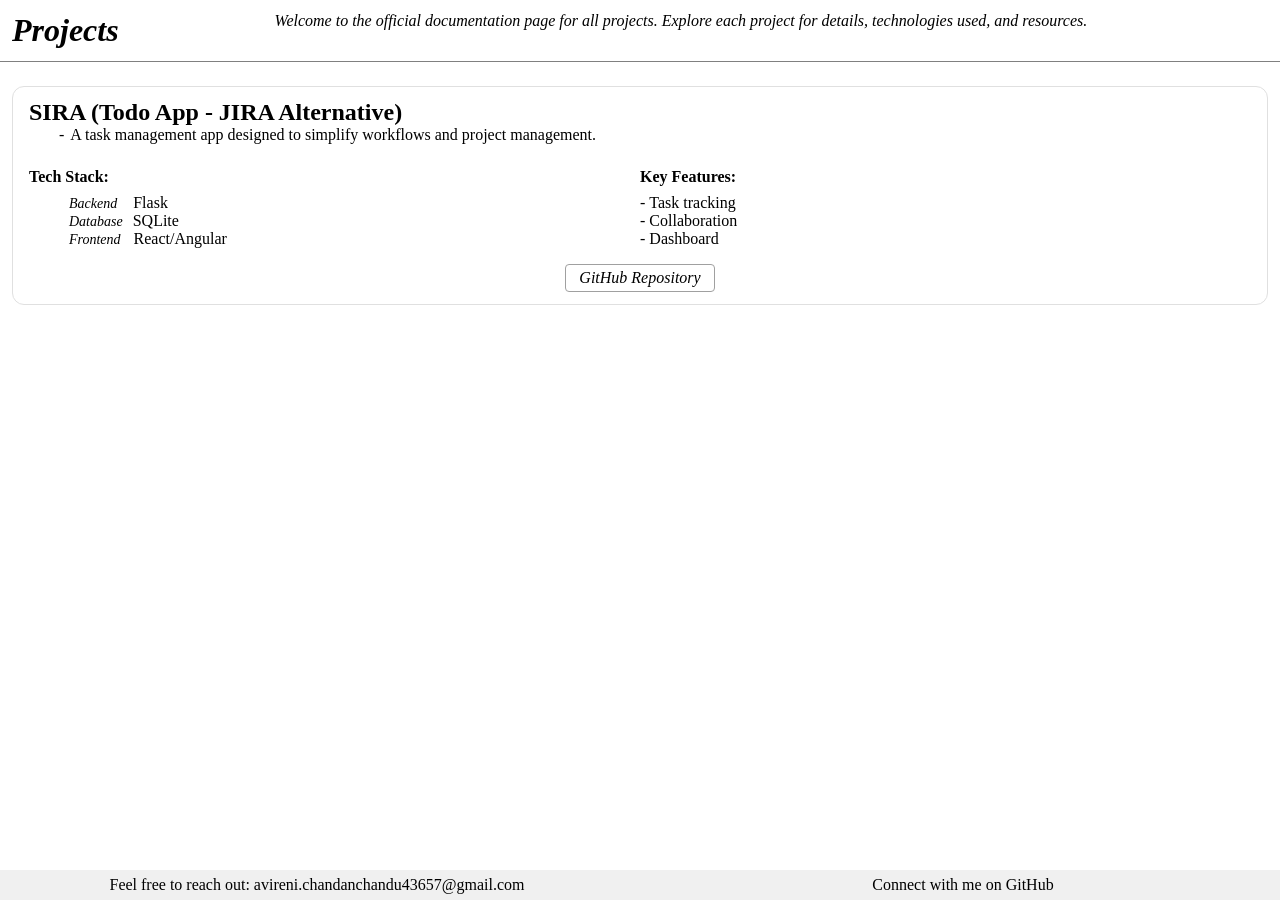
==== index.html @ 84737559 "Project listing page added with proper styling as scss." ====
<!DOCTYPE html>
<html lang="en">

<head>
    <meta charset="UTF-8">
    <meta name="viewport" content="width=device-width, initial-scale=1.0">
    <title>pages</title>
    <link rel="stylesheet" href="styles.css">
    <link rel="shortcut icon" href="logo.svg" type="image/svg">
</head>

<body>
    <header>
        <h1>Projects</h1>
        <p>Welcome to the official documentation page for all projects. Explore each project for details, technologies
            used, and resources.</p>
    </header>

    <main>

        <section class="Project">
            <h2>SIRA (Todo App - JIRA Alternative)</h2>
            <p class="Description">A task management app designed to simplify workflows and project management.</p>
            <ul class="DetailsList">
                <li class="DetailItem">
                    <div class="Title">Tech Stack</div>
                    <ul class="TechStackList">
                        <li class="BackendList TechStackListItem">
                            <div class="ListItem">Flask</div>
                        </li>
                        <li class="Database TechStackListItem">
                            <div class="ListItem">SQLite</div>
                        </li>
                        <li class="Frontend TechStackListItem">
                            <div class="ListItem">React/Angular</div>
                        </li>
                    </ul>
                </li>
                <li class="DetailItem">
                    <div class="Title">Key Features</div>
                    <ul class="KeyFeatureList">
                        <li class="ListItem">Task tracking</li>
                        <li class="ListItem">Collaboration</li>
                        <li class="ListItem">Dashboard</li>
                    </ul>
                </li>
            </ul>
            <div class="ActionBtns">
                <a href="https://github.com/AVIRENI-CHANDAN/sira" class="Btn" target="_blank">GitHub Repository</a>
                <!-- <a href="#" class="Btn">Live Demo</a> -->
            </div>
        </section>

        <!-- Add more projects here -->

        <!-- Repeat the structure for additional projects -->

    </main>

    <footer>
        <p>Feel free to reach out:
            <a href="mailto:avireni.chandanchandu43657@gmail.com">avireni.chandanchandu43657@gmail.com</a>
        </p>
        <p>Connect with me on
            <a href="https://github.com/AVIRENI-CHANDAN" target="_blank">GitHub</a>
        </p>
    </footer>
</body>

</html>
---- styles.css ----
* {
  box-sizing: border-box;
}

html,
body {
  border: 0;
  padding: 0;
  margin: 0;
}

html {
  height: 100vh;
}

body {
  display: flex;
  flex-flow: column nowrap;
  height: 100%;
}
body header {
  flex: 0 1 auto;
  display: flex;
  flex-flow: row wrap;
  gap: 12px 0;
  padding: 12px;
  border-bottom: 1px solid grey;
}
body header h1 {
  flex: 1 1 200px;
  padding: 0 12px;
  margin: 0;
  padding: 0;
  font-style: italic;
}
body header p {
  flex: 10 10 500px;
  margin: 0;
  padding: 0 12px;
  font-style: italic;
  font-size: 1rem;
}
body main {
  flex: 1 1 auto;
  display: flex;
  flex-flow: column nowrap;
  gap: 12px;
  padding: 24px 12px;
  overflow: auto;
  scrollbar-width: 4px;
  scrollbar-color: gray;
}
body main::-webkit-scrollbar {
  width: 4px;
  height: auto;
}
body main::-webkit-scrollbar-thumb {
  background-color: gray;
  border-radius: 1rem;
}
body main::-webkit-scrollbar-track {
  background-color: transparent;
}
body main section.Project {
  margin: 0;
  border-radius: 12px;
  padding: 12px 16px;
  border: 1px solid #e0e0e0;
}
body main section.Project h2 {
  padding: 0;
  margin: 0;
}
body main section.Project p.Description {
  padding: 0 24px;
  margin: 0;
}
body main section.Project p.Description::before {
  content: "-";
  padding: 0 6px;
}
body main section.Project ul.DetailsList {
  list-style: none;
  padding: 0;
  display: flex;
  flex-flow: row wrap;
}
body main section.Project ul.DetailsList li.DetailItem {
  flex: 1 1 200px;
}
body main section.Project ul.DetailsList li.DetailItem div.Title {
  font-weight: bold;
  padding: 8px 0;
}
body main section.Project ul.DetailsList li.DetailItem div.Title::after {
  content: ":";
}
body main section.Project ul.DetailsList li.DetailItem ul.TechStackList {
  list-style: none;
}
body main section.Project ul.DetailsList li.DetailItem ul.TechStackList li.TechStackListItem div {
  display: inline-block;
}
body main section.Project ul.DetailsList li.DetailItem ul.TechStackList li.TechStackListItem div:not(:last-child)::after {
  content: ",";
}
body main section.Project ul.DetailsList li.DetailItem ul.TechStackList li.TechStackListItem::before {
  font-style: italic;
  font-size: 14px;
}
body main section.Project ul.DetailsList li.DetailItem ul.TechStackList li.BackendList::before {
  content: "Backend";
  padding-right: 12px;
}
body main section.Project ul.DetailsList li.DetailItem ul.TechStackList li.Database::before {
  content: "Database";
  padding-right: 6px;
}
body main section.Project ul.DetailsList li.DetailItem ul.TechStackList li.Frontend::before {
  content: "Frontend";
  padding-right: 9px;
}
body main section.Project ul.DetailsList li.DetailItem ul.KeyFeatureList {
  padding: 0;
  list-style: none;
}
body main section.Project ul.DetailsList li.DetailItem ul.KeyFeatureList li.ListItem::before {
  content: "-";
  padding-right: 4px;
}
body main section.Project div.ActionBtns {
  display: flex;
  flex-flow: row nowrap;
  justify-content: space-evenly;
}
body main section.Project div.ActionBtns a.Btn {
  flex: 0 1 auto;
  border: 1px solid #a0a0a0;
  padding: 4px 12px;
  text-decoration: none;
  color: initial;
  border-radius: 4px;
  transition: box-shadow 0.5s ease-in-out;
  font-style: italic;
  text-align: center;
  -moz-user-select: none;
       user-select: none;
  -webkit-user-select: none;
  min-width: min(150px, 100%);
}
body main section.Project div.ActionBtns a.Btn:hover {
  box-shadow: 0 2px 4px gray;
}
body footer {
  -webkit-user-select: none;
     -moz-user-select: none;
          user-select: none;
  flex: 0 1 auto;
  display: flex;
  flex-flow: row wrap-reverse;
  gap: 12px 12px;
  justify-content: space-evenly;
  background-color: #f0f0f0;
}
body footer p {
  flex: 1 1 500px;
  padding: 6px 0;
  margin: 0;
  text-align: center;
}
body footer p a {
  padding: 6px 0;
  height: 100%;
  color: inherit;
  text-decoration: none;
}
body footer p a:hover {
  cursor: pointer;
}/*# sourceMappingURL=styles.css.map */
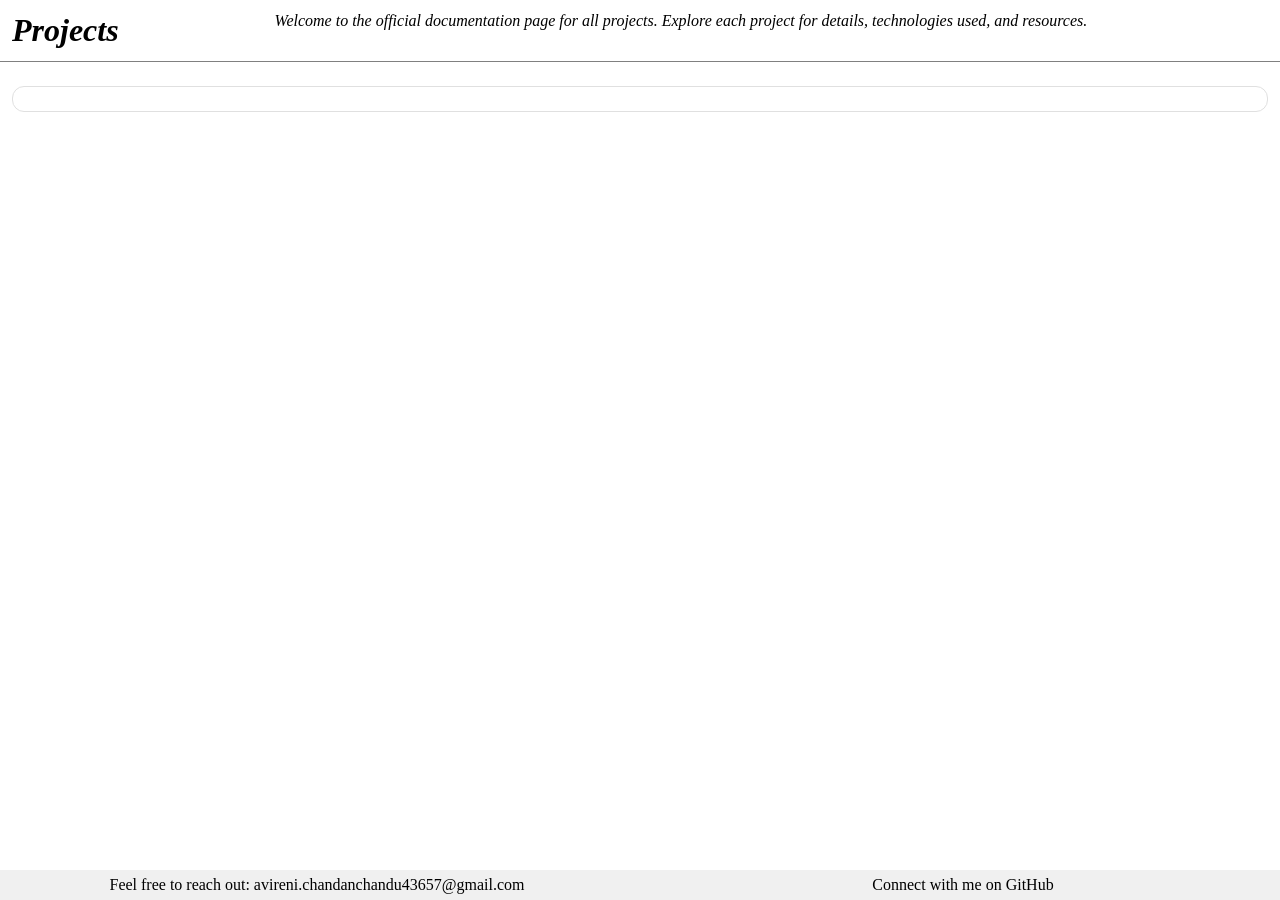
==== commit 93d7defe: "abondoned project reference removal" ====
--- a/index.html
+++ b/index.html
@@ -19,36 +19,7 @@
     <main>
 
         <section class="Project">
-            <h2>SIRA (Todo App - JIRA Alternative)</h2>
-            <p class="Description">A task management app designed to simplify workflows and project management.</p>
-            <ul class="DetailsList">
-                <li class="DetailItem">
-                    <div class="Title">Tech Stack</div>
-                    <ul class="TechStackList">
-                        <li class="BackendList TechStackListItem">
-                            <div class="ListItem">Flask</div>
-                        </li>
-                        <li class="Database TechStackListItem">
-                            <div class="ListItem">SQLite</div>
-                        </li>
-                        <li class="Frontend TechStackListItem">
-                            <div class="ListItem">React/Angular</div>
-                        </li>
-                    </ul>
-                </li>
-                <li class="DetailItem">
-                    <div class="Title">Key Features</div>
-                    <ul class="KeyFeatureList">
-                        <li class="ListItem">Task tracking</li>
-                        <li class="ListItem">Collaboration</li>
-                        <li class="ListItem">Dashboard</li>
-                    </ul>
-                </li>
-            </ul>
-            <div class="ActionBtns">
-                <a href="https://github.com/AVIRENI-CHANDAN/sira" class="Btn" target="_blank">GitHub Repository</a>
-                <!-- <a href="#" class="Btn">Live Demo</a> -->
-            </div>
+
         </section>
 
         <!-- Add more projects here -->
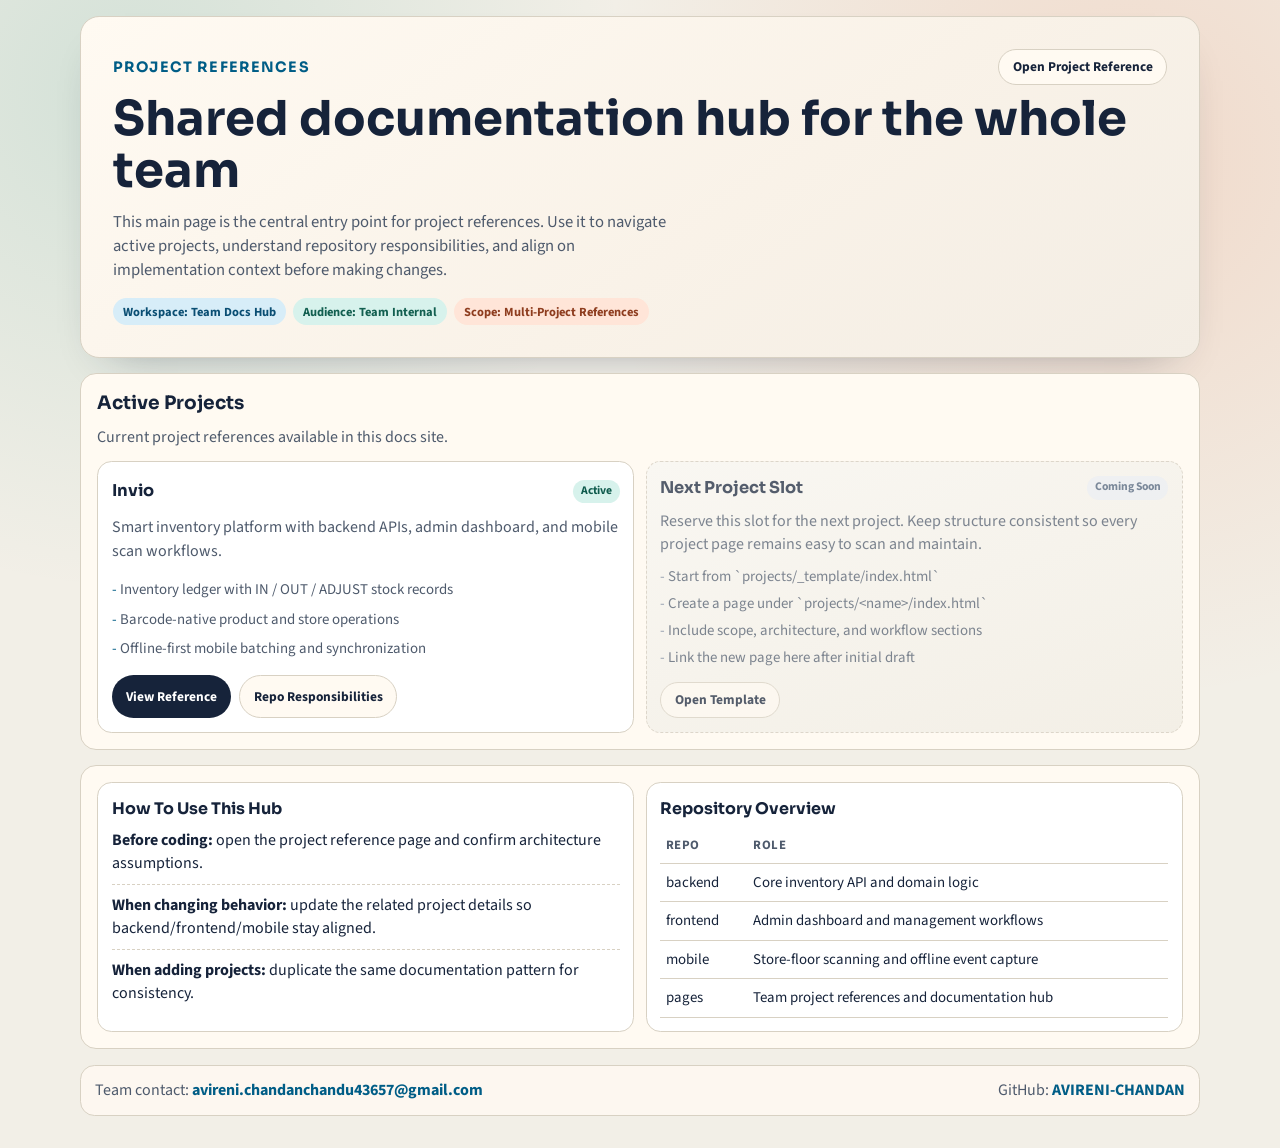
==== commit 27a86022: "Revamp index.html and add styles.css for project reference hub" ====
--- a/index.html
+++ b/index.html
@@ -2,40 +2,169 @@
 <html lang="en">
 
 <head>
-    <meta charset="UTF-8">
-    <meta name="viewport" content="width=device-width, initial-scale=1.0">
-    <title>pages</title>
-    <link rel="stylesheet" href="styles.css">
-    <link rel="shortcut icon" href="logo.svg" type="image/svg">
+  <meta charset="UTF-8" />
+  <meta name="viewport" content="width=device-width, initial-scale=1.0" />
+  <title>Project References | Team Hub</title>
+  <meta name="description"
+    content="Shared project references hub for your team. Browse project details, repository responsibilities, and documentation notes." />
+  <link rel="shortcut icon" href="logo.svg" type="image/svg+xml" />
+  <link rel="stylesheet" href="styles.css" />
 </head>
 
 <body>
-    <header>
-        <h1>Projects</h1>
-        <p>Welcome to the official documentation page for all projects. Explore each project for details, technologies
-            used, and resources.</p>
+  <div class="shell">
+    <header class="hero" data-reveal>
+      <div class="topline">
+        <span class="title">Project References</span>
+          <a class="btn btn-sub" href="/projects/invio/index.html">Open Project Reference</a>
+      </div>
+      <h1>Shared documentation hub for the whole team</h1>
+      <p>
+        This main page is the central entry point for project references. Use it to
+        navigate active projects, understand repository responsibilities, and align on
+        implementation context before making changes.
+      </p>
+        <div class="chips">
+          <span class="chip chip-blue">Workspace: Team Docs Hub</span>
+          <span class="chip chip-green">Audience: Team Internal</span>
+          <span class="chip chip-orange">Scope: Multi-Project References</span>
+        </div>
     </header>
 
     <main>
+      <section class="section" data-reveal>
+        <h2>Active Projects</h2>
+        <p>Current project references available in this docs site.</p>
+        <div class="projects">
+          <article class="card">
+            <div class="card-head">
+              <h3>Invio</h3>
+              <span class="badge badge-active">Active</span>
+            </div>
+            <p>
+              Smart inventory platform with backend APIs, admin dashboard, and mobile
+              scan workflows.
+            </p>
+            <ul class="detail-list">
+              <li>Inventory ledger with IN / OUT / ADJUST stock records</li>
+              <li>Barcode-native product and store operations</li>
+              <li>Offline-first mobile batching and synchronization</li>
+            </ul>
+            <div class="actions">
+              <a class="btn btn-main" href="/projects/invio/index.html">View Reference</a>
+              <a class="btn btn-sub" href="/projects/invio/index.html#repo-map">
+                Repo Responsibilities
+              </a>
+            </div>
+          </article>
 
-        <section class="Project">
+          <article class="card card-upcoming">
+            <div class="card-head">
+              <h3>Next Project Slot</h3>
+              <span class="badge badge-soon">Coming Soon</span>
+            </div>
+            <p>
+              Reserve this slot for the next project. Keep structure consistent so every
+              project page remains easy to scan and maintain.
+            </p>
+            <ul class="detail-list">
+              <li>Start from `projects/_template/index.html`</li>
+              <li>Create a page under `projects/&lt;name&gt;/index.html`</li>
+              <li>Include scope, architecture, and workflow sections</li>
+              <li>Link the new page here after initial draft</li>
+            </ul>
+            <div class="actions">
+              <a class="btn btn-sub" href="/projects/_template/index.html">Open Template</a>
+            </div>
+          </article>
+        </div>
+      </section>
 
-        </section>
+      <section class="section split" data-reveal>
+        <article class="panel">
+          <h3>How To Use This Hub</h3>
+          <ul>
+            <li>
+              <span>Before coding:</span>
+              open the project reference page and confirm architecture assumptions.
+            </li>
+            <li>
+              <span>When changing behavior:</span>
+              update the related project details so backend/frontend/mobile stay aligned.
+            </li>
+            <li>
+              <span>When adding projects:</span>
+              duplicate the same documentation pattern for consistency.
+            </li>
+          </ul>
+        </article>
 
-        <!-- Add more projects here -->
-
-        <!-- Repeat the structure for additional projects -->
-
+        <article class="panel">
+          <h3>Repository Overview</h3>
+          <table class="repo-table">
+            <thead>
+              <tr>
+                <th>Repo</th>
+                <th>Role</th>
+              </tr>
+            </thead>
+            <tbody>
+              <tr>
+                <td>backend</td>
+                <td>Core inventory API and domain logic</td>
+              </tr>
+              <tr>
+                <td>frontend</td>
+                <td>Admin dashboard and management workflows</td>
+              </tr>
+              <tr>
+                <td>mobile</td>
+                <td>Store-floor scanning and offline event capture</td>
+              </tr>
+              <tr>
+                <td>pages</td>
+                <td>Team project references and documentation hub</td>
+              </tr>
+            </tbody>
+          </table>
+        </article>
+      </section>
     </main>
 
-    <footer>
-        <p>Feel free to reach out:
-            <a href="mailto:avireni.chandanchandu43657@gmail.com">avireni.chandanchandu43657@gmail.com</a>
-        </p>
-        <p>Connect with me on
-            <a href="https://github.com/AVIRENI-CHANDAN" target="_blank">GitHub</a>
-        </p>
+    <footer class="footer" data-reveal>
+      <span>
+        Team contact:
+        <a href="mailto:avireni.chandanchandu43657@gmail.com">
+          avireni.chandanchandu43657@gmail.com
+        </a>
+      </span>
+      <span>
+        GitHub:
+        <a href="https://github.com/AVIRENI-CHANDAN" target="_blank" rel="noreferrer">
+          AVIRENI-CHANDAN
+        </a>
+      </span>
     </footer>
+  </div>
+
+  <script>
+    const observer = new IntersectionObserver(
+      (entries) => {
+        entries.forEach((entry) => {
+          if (entry.isIntersecting) {
+            entry.target.classList.add("show");
+            observer.unobserve(entry.target);
+          }
+        });
+      },
+      { threshold: 0.2 }
+    );
+
+    document.querySelectorAll("[data-reveal]").forEach((el, index) => {
+      el.style.transitionDelay = `${index * 60}ms`;
+      observer.observe(el);
+    });
+  </script>
 </body>
 
 </html>
--- a/styles.css
+++ b/styles.css
@@ -1,179 +1,340 @@
+@import url("https://fonts.googleapis.com/css2?family=Sora:wght@500;600;700&family=Source+Sans+3:wght@400;500;600;700&display=swap");
+
+:root {
+    --bg: #f2efe7;
+    --panel: #fffaf2;
+    --ink: #16233a;
+    --muted: #4e5a6c;
+    --line: #d8d1c3;
+    --blue: #005d86;
+    --blue-soft: #d7edf8;
+    --teal: #178c78;
+    --teal-soft: #d7f2ec;
+    --orange: #e9713f;
+    --orange-soft: #ffe5d8;
+    --shadow: 0 20px 44px -30px rgba(22, 35, 58, 0.45);
+}
+
 * {
-  box-sizing: border-box;
+    box-sizing: border-box;
 }
 
 html,
 body {
-  border: 0;
-  padding: 0;
-  margin: 0;
-}
-
-html {
-  height: 100vh;
+    margin: 0;
+    padding: 0;
 }
 
 body {
-  display: flex;
-  flex-flow: column nowrap;
-  height: 100%;
-}
-body header {
-  flex: 0 1 auto;
-  display: flex;
-  flex-flow: row wrap;
-  gap: 12px 0;
-  padding: 12px;
-  border-bottom: 1px solid grey;
-}
-body header h1 {
-  flex: 1 1 200px;
-  padding: 0 12px;
-  margin: 0;
-  padding: 0;
-  font-style: italic;
-}
-body header p {
-  flex: 10 10 500px;
-  margin: 0;
-  padding: 0 12px;
-  font-style: italic;
-  font-size: 1rem;
-}
-body main {
-  flex: 1 1 auto;
-  display: flex;
-  flex-flow: column nowrap;
-  gap: 12px;
-  padding: 24px 12px;
-  overflow: auto;
-  scrollbar-width: 4px;
-  scrollbar-color: gray;
-}
-body main::-webkit-scrollbar {
-  width: 4px;
-  height: auto;
-}
-body main::-webkit-scrollbar-thumb {
-  background-color: gray;
-  border-radius: 1rem;
-}
-body main::-webkit-scrollbar-track {
-  background-color: transparent;
-}
-body main section.Project {
-  margin: 0;
-  border-radius: 12px;
-  padding: 12px 16px;
-  border: 1px solid #e0e0e0;
-}
-body main section.Project h2 {
-  padding: 0;
-  margin: 0;
-}
-body main section.Project p.Description {
-  padding: 0 24px;
-  margin: 0;
-}
-body main section.Project p.Description::before {
-  content: "-";
-  padding: 0 6px;
-}
-body main section.Project ul.DetailsList {
-  list-style: none;
-  padding: 0;
-  display: flex;
-  flex-flow: row wrap;
-}
-body main section.Project ul.DetailsList li.DetailItem {
-  flex: 1 1 200px;
-}
-body main section.Project ul.DetailsList li.DetailItem div.Title {
-  font-weight: bold;
-  padding: 8px 0;
-}
-body main section.Project ul.DetailsList li.DetailItem div.Title::after {
-  content: ":";
-}
-body main section.Project ul.DetailsList li.DetailItem ul.TechStackList {
-  list-style: none;
-}
-body main section.Project ul.DetailsList li.DetailItem ul.TechStackList li.TechStackListItem div {
-  display: inline-block;
-}
-body main section.Project ul.DetailsList li.DetailItem ul.TechStackList li.TechStackListItem div:not(:last-child)::after {
-  content: ",";
-}
-body main section.Project ul.DetailsList li.DetailItem ul.TechStackList li.TechStackListItem::before {
-  font-style: italic;
-  font-size: 14px;
-}
-body main section.Project ul.DetailsList li.DetailItem ul.TechStackList li.BackendList::before {
-  content: "Backend";
-  padding-right: 12px;
-}
-body main section.Project ul.DetailsList li.DetailItem ul.TechStackList li.Database::before {
-  content: "Database";
-  padding-right: 6px;
-}
-body main section.Project ul.DetailsList li.DetailItem ul.TechStackList li.Frontend::before {
-  content: "Frontend";
-  padding-right: 9px;
-}
-body main section.Project ul.DetailsList li.DetailItem ul.KeyFeatureList {
-  padding: 0;
-  list-style: none;
-}
-body main section.Project ul.DetailsList li.DetailItem ul.KeyFeatureList li.ListItem::before {
-  content: "-";
-  padding-right: 4px;
-}
-body main section.Project div.ActionBtns {
-  display: flex;
-  flex-flow: row nowrap;
-  justify-content: space-evenly;
-}
-body main section.Project div.ActionBtns a.Btn {
-  flex: 0 1 auto;
-  border: 1px solid #a0a0a0;
-  padding: 4px 12px;
-  text-decoration: none;
-  color: initial;
-  border-radius: 4px;
-  transition: box-shadow 0.5s ease-in-out;
-  font-style: italic;
-  text-align: center;
-  -moz-user-select: none;
-       user-select: none;
-  -webkit-user-select: none;
-  min-width: min(150px, 100%);
-}
-body main section.Project div.ActionBtns a.Btn:hover {
-  box-shadow: 0 2px 4px gray;
-}
-body footer {
-  -webkit-user-select: none;
-     -moz-user-select: none;
-          user-select: none;
-  flex: 0 1 auto;
-  display: flex;
-  flex-flow: row wrap-reverse;
-  gap: 12px 12px;
-  justify-content: space-evenly;
-  background-color: #f0f0f0;
-}
-body footer p {
-  flex: 1 1 500px;
-  padding: 6px 0;
-  margin: 0;
-  text-align: center;
-}
-body footer p a {
-  padding: 6px 0;
-  height: 100%;
-  color: inherit;
-  text-decoration: none;
-}
-body footer p a:hover {
-  cursor: pointer;
-}/*# sourceMappingURL=styles.css.map */+    font-family: "Source Sans 3", sans-serif;
+    color: var(--ink);
+    background:
+        radial-gradient(circle at 10% 8%, rgba(23, 140, 120, 0.14), transparent 32%),
+        radial-gradient(circle at 88% 14%, rgba(233, 113, 63, 0.17), transparent 36%),
+        var(--bg);
+    line-height: 1.45;
+}
+
+.shell {
+    width: min(1120px, 92vw);
+    margin: 1rem auto 2rem;
+}
+
+.hero {
+    border: 1px solid var(--line);
+    border-radius: 1.2rem;
+    background: linear-gradient(145deg, #fffaf2, #f9f2e8 58%, #f3ede4);
+    box-shadow: var(--shadow);
+    padding: clamp(1.1rem, 3.2vw, 2rem);
+}
+
+.topline {
+    display: flex;
+    flex-wrap: wrap;
+    justify-content: space-between;
+    align-items: center;
+    gap: 0.7rem;
+}
+
+.title {
+    font-family: "Sora", sans-serif;
+    font-size: 0.9rem;
+    font-weight: 700;
+    text-transform: uppercase;
+    letter-spacing: 0.08em;
+    color: var(--blue);
+}
+
+.hero h1 {
+    margin: 0.5rem 0 0;
+    font-family: "Sora", sans-serif;
+    font-size: clamp(1.75rem, 4vw, 3rem);
+    line-height: 1.08;
+}
+
+.hero p {
+    margin: 0.8rem 0 0;
+    max-width: 70ch;
+    color: var(--muted);
+    font-size: 1.04rem;
+}
+
+.chips {
+    margin-top: 1rem;
+    display: flex;
+    flex-wrap: wrap;
+    gap: 0.45rem;
+}
+
+.chip {
+    border-radius: 999px;
+    padding: 0.28rem 0.62rem;
+    font-size: 0.78rem;
+    font-weight: 700;
+}
+
+.chip-blue {
+    background: var(--blue-soft);
+    color: #0a4e73;
+}
+
+.chip-green {
+    background: var(--teal-soft);
+    color: #125f50;
+}
+
+.chip-orange {
+    background: var(--orange-soft);
+    color: #8e3d1f;
+}
+
+.section {
+    margin-top: 0.95rem;
+    border: 1px solid var(--line);
+    border-radius: 1rem;
+    background: var(--panel);
+    padding: 1rem;
+}
+
+.section h2 {
+    margin: 0;
+    font-family: "Sora", sans-serif;
+    font-size: 1.16rem;
+}
+
+.section p {
+    margin: 0.54rem 0 0;
+    color: var(--muted);
+}
+
+.projects {
+    margin-top: 0.78rem;
+    display: grid;
+    grid-template-columns: repeat(2, minmax(0, 1fr));
+    gap: 0.7rem;
+}
+
+.card {
+    border: 1px solid var(--line);
+    border-radius: 0.9rem;
+    background: #fff;
+    padding: 0.85rem;
+    display: grid;
+    gap: 0.62rem;
+}
+
+.card-upcoming {
+    background: linear-gradient(160deg, #f9f7f2, #f3efe6);
+    border-style: dashed;
+    border-color: #ddd6ca;
+}
+
+.card-upcoming h3,
+.card-upcoming p,
+.card-upcoming .detail-list,
+.card-upcoming .badge,
+.card-upcoming .btn {
+    opacity: 0.72;
+}
+
+.card-upcoming .detail-list li::before {
+    color: #73829a;
+}
+
+.card-head {
+    display: flex;
+    justify-content: space-between;
+    align-items: center;
+    gap: 0.5rem;
+}
+
+.card h3 {
+    margin: 0;
+    font-family: "Sora", sans-serif;
+    font-size: 1.02rem;
+}
+
+.badge {
+    font-size: 0.73rem;
+    font-weight: 700;
+    border-radius: 999px;
+    padding: 0.2rem 0.48rem;
+}
+
+.badge-active {
+    background: var(--teal-soft);
+    color: #0f5b4d;
+}
+
+.badge-soon {
+    background: #eceff4;
+    color: #4b5f7a;
+}
+
+.card p {
+    margin: 0;
+}
+
+.detail-list {
+    margin: 0;
+    padding: 0;
+    list-style: none;
+    font-size: 0.93rem;
+    color: var(--muted);
+    display: grid;
+    gap: 0.35rem;
+}
+
+.detail-list li::before {
+    content: "- ";
+    color: var(--blue);
+}
+
+.actions {
+    margin-top: 0.2rem;
+    display: flex;
+    flex-wrap: wrap;
+    gap: 0.5rem;
+}
+
+.btn {
+    display: inline-flex;
+    align-items: center;
+    justify-content: center;
+    border-radius: 999px;
+    padding: 0.46rem 0.84rem;
+    font-size: 0.84rem;
+    font-weight: 700;
+    text-decoration: none;
+    border: 1px solid transparent;
+}
+
+.btn-main {
+    background: var(--ink);
+    color: #fff;
+}
+
+.btn-sub {
+    background: #fffaf2;
+    color: var(--ink);
+    border-color: var(--line);
+}
+
+.split {
+    display: grid;
+    grid-template-columns: 1fr 1fr;
+    gap: 0.7rem;
+}
+
+.panel {
+    border: 1px solid var(--line);
+    border-radius: 0.9rem;
+    background: #fff;
+    padding: 0.85rem;
+}
+
+.panel h3 {
+    margin: 0;
+    font-family: "Sora", sans-serif;
+    font-size: 1rem;
+}
+
+.panel ul {
+    margin: 0.56rem 0 0;
+    padding: 0;
+    list-style: none;
+}
+
+.panel li {
+    padding: 0.56rem 0;
+    border-top: 1px dashed var(--line);
+}
+
+.panel li:first-child {
+    border-top: 0;
+    padding-top: 0;
+}
+
+.panel li span {
+    font-weight: 700;
+}
+
+.repo-table {
+    width: 100%;
+    border-collapse: collapse;
+    margin-top: 0.52rem;
+    font-size: 0.93rem;
+}
+
+.repo-table th,
+.repo-table td {
+    text-align: left;
+    vertical-align: top;
+    border-bottom: 1px solid var(--line);
+    padding: 0.5rem 0.36rem;
+}
+
+.repo-table th {
+    font-size: 0.8rem;
+    letter-spacing: 0.04em;
+    text-transform: uppercase;
+    color: var(--muted);
+}
+
+.footer {
+    margin-top: 0.95rem;
+    border: 1px solid var(--line);
+    border-radius: 0.9rem;
+    background: rgba(255, 250, 242, 0.84);
+    padding: 0.82rem 0.9rem;
+    display: flex;
+    flex-wrap: wrap;
+    justify-content: space-between;
+    gap: 0.55rem;
+    color: var(--muted);
+}
+
+.footer a {
+    color: var(--blue);
+    text-decoration: none;
+    font-weight: 700;
+}
+
+[data-reveal] {
+    opacity: 0;
+    transform: translateY(14px);
+    transition: opacity 0.45s ease, transform 0.45s ease;
+}
+
+[data-reveal].show {
+    opacity: 1;
+    transform: none;
+}
+
+@media (max-width: 980px) {
+
+    .projects,
+    .split {
+        grid-template-columns: 1fr;
+    }
+}
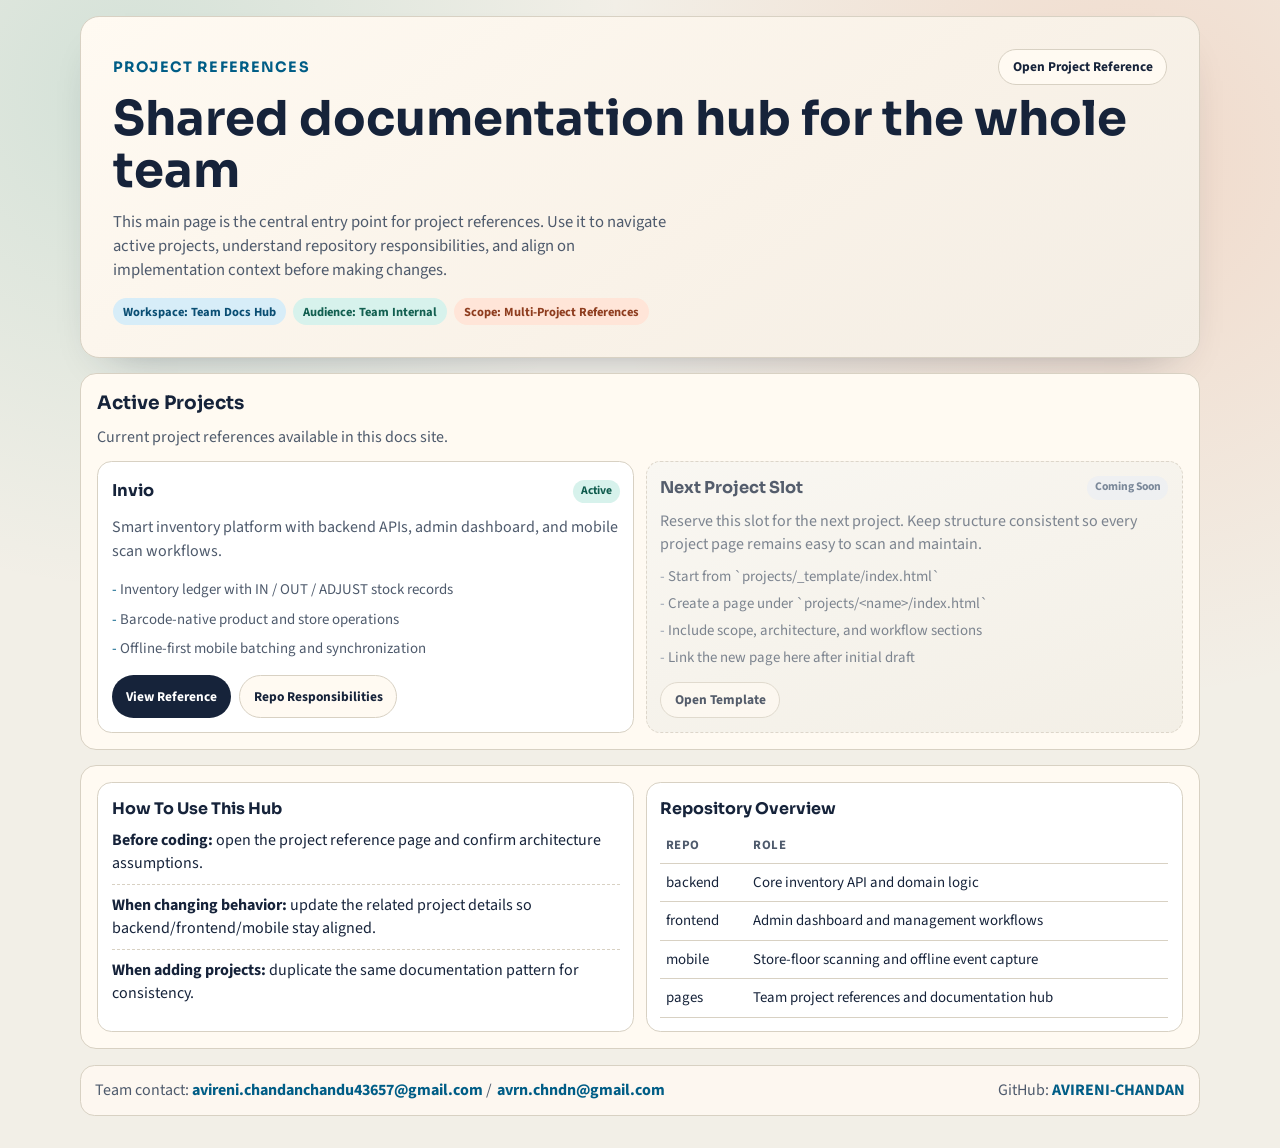
==== commit 367eee71: "Refactor footer contact section and update styles for email display" ====
--- a/index.html
+++ b/index.html
@@ -16,7 +16,7 @@
     <header class="hero" data-reveal>
       <div class="topline">
         <span class="title">Project References</span>
-          <a class="btn btn-sub" href="/projects/invio/index.html">Open Project Reference</a>
+        <a class="btn btn-sub" href="/projects/invio/index.html">Open Project Reference</a>
       </div>
       <h1>Shared documentation hub for the whole team</h1>
       <p>
@@ -24,11 +24,11 @@
         navigate active projects, understand repository responsibilities, and align on
         implementation context before making changes.
       </p>
-        <div class="chips">
-          <span class="chip chip-blue">Workspace: Team Docs Hub</span>
-          <span class="chip chip-green">Audience: Team Internal</span>
-          <span class="chip chip-orange">Scope: Multi-Project References</span>
-        </div>
+      <div class="chips">
+        <span class="chip chip-blue">Workspace: Team Docs Hub</span>
+        <span class="chip chip-green">Audience: Team Internal</span>
+        <span class="chip chip-orange">Scope: Multi-Project References</span>
+      </div>
     </header>
 
     <main>
@@ -134,9 +134,18 @@
     <footer class="footer" data-reveal>
       <span>
         Team contact:
-        <a href="mailto:avireni.chandanchandu43657@gmail.com">
-          avireni.chandanchandu43657@gmail.com
-        </a>
+        <div class="mail-contacts">
+          <div class="mail">
+            <a href="mailto:avireni.chandanchandu43657@gmail.com">
+              avireni.chandanchandu43657@gmail.com
+            </a>
+          </div>
+          <div class="mail">
+            <a href="mailto:avrn.chndn@gmail.com">
+              avrn.chndn@gmail.com
+            </a>
+          </div>
+        </div>
       </span>
       <span>
         GitHub:
--- a/styles.css
+++ b/styles.css
@@ -320,6 +320,17 @@
     font-weight: 700;
 }
 
+.mail-contacts {
+    display: inline-flex;
+    flex-direction: row;
+    gap: 0.3rem;
+    flex-wrap: wrap;
+
+    .mail:not(:last-child)::after {
+        content: ' / ';
+    }
+}
+
 [data-reveal] {
     opacity: 0;
     transform: translateY(14px);
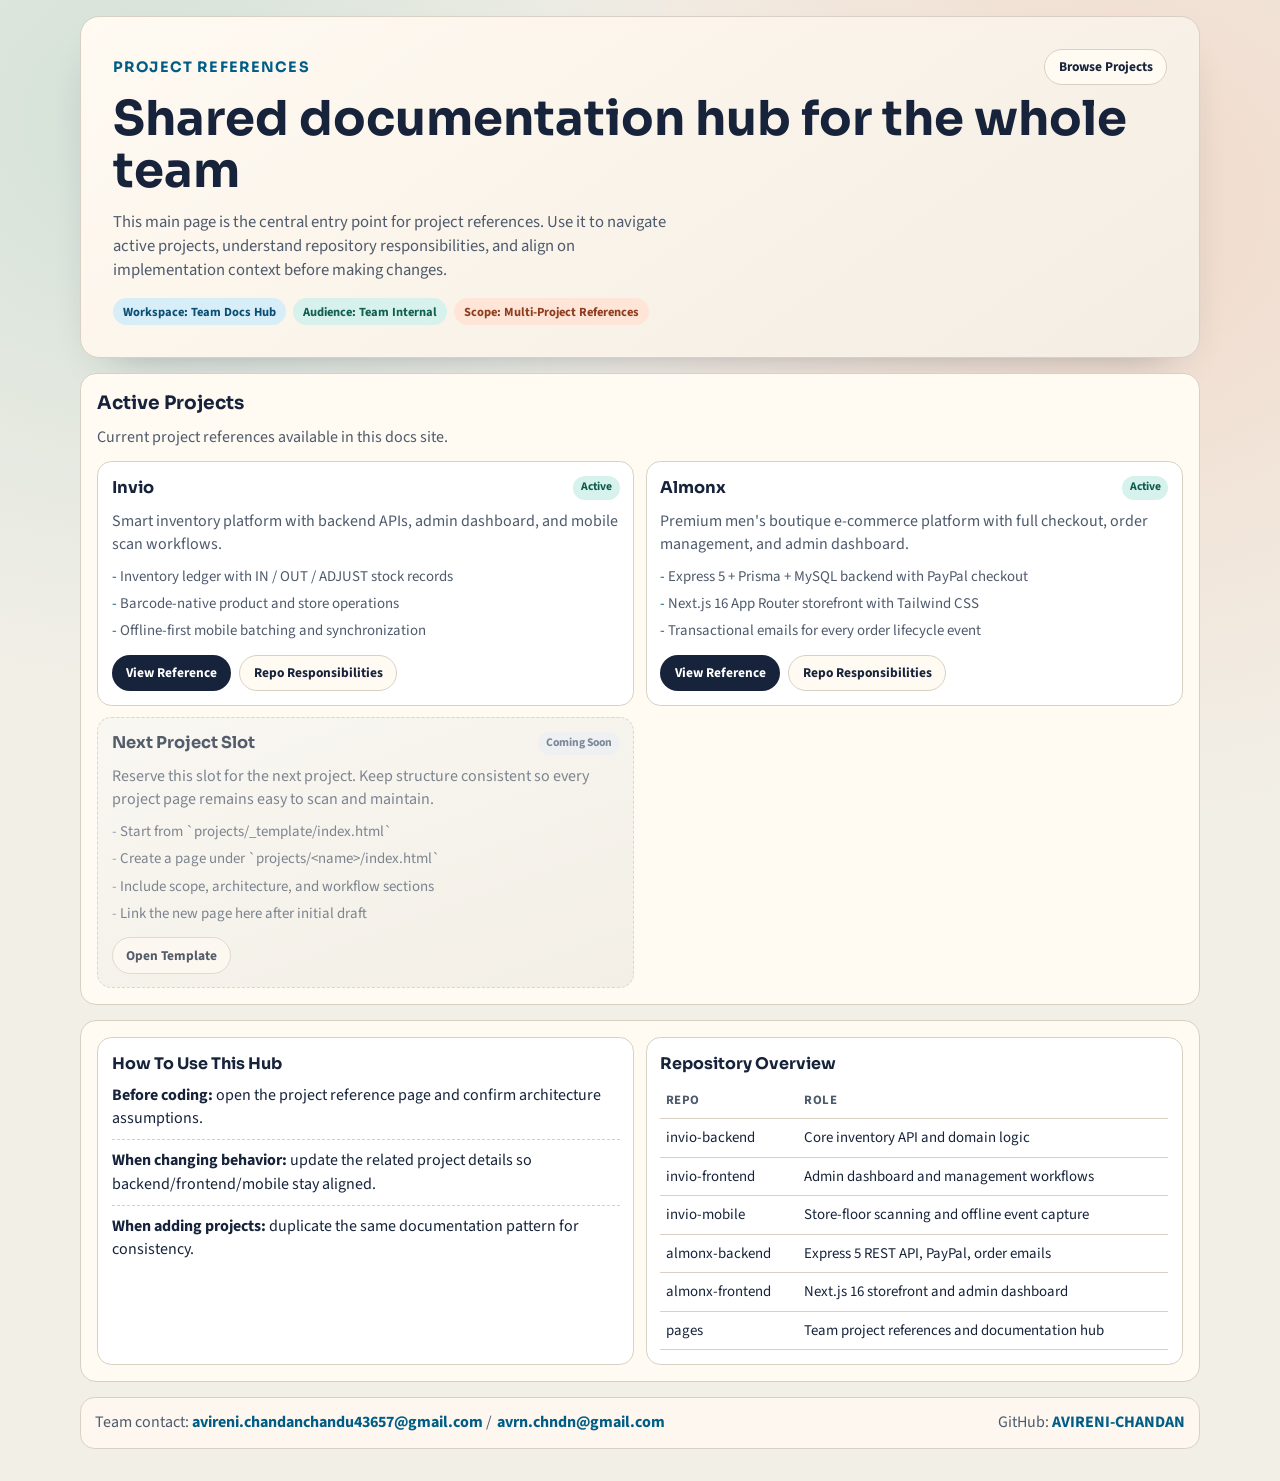
==== commit 960482a2: "Add Almonx project reference page Premium men's boutique e-commerce project documentation covering t" ====
--- a/index.html
+++ b/index.html
@@ -16,7 +16,7 @@
     <header class="hero" data-reveal>
       <div class="topline">
         <span class="title">Project References</span>
-        <a class="btn btn-sub" href="/projects/invio/index.html">Open Project Reference</a>
+        <a class="btn btn-sub" href="#active-projects">Browse Projects</a>
       </div>
       <h1>Shared documentation hub for the whole team</h1>
       <p>
@@ -32,7 +32,7 @@
     </header>
 
     <main>
-      <section class="section" data-reveal>
+      <section id="active-projects" class="section" data-reveal>
         <h2>Active Projects</h2>
         <p>Current project references available in this docs site.</p>
         <div class="projects">
@@ -53,6 +53,28 @@
             <div class="actions">
               <a class="btn btn-main" href="/projects/invio/index.html">View Reference</a>
               <a class="btn btn-sub" href="/projects/invio/index.html#repo-map">
+                Repo Responsibilities
+              </a>
+            </div>
+          </article>
+
+          <article class="card">
+            <div class="card-head">
+              <h3>Almonx</h3>
+              <span class="badge badge-active">Active</span>
+            </div>
+            <p>
+              Premium men's boutique e-commerce platform with full checkout,
+              order management, and admin dashboard.
+            </p>
+            <ul class="detail-list">
+              <li>Express 5 + Prisma + MySQL backend with PayPal checkout</li>
+              <li>Next.js 16 App Router storefront with Tailwind CSS</li>
+              <li>Transactional emails for every order lifecycle event</li>
+            </ul>
+            <div class="actions">
+              <a class="btn btn-main" href="/projects/almonx/index.html">View Reference</a>
+              <a class="btn btn-sub" href="/projects/almonx/index.html#repo-map">
                 Repo Responsibilities
               </a>
             </div>
@@ -110,16 +132,24 @@
             </thead>
             <tbody>
               <tr>
-                <td>backend</td>
+                <td>invio-backend</td>
                 <td>Core inventory API and domain logic</td>
               </tr>
               <tr>
-                <td>frontend</td>
+                <td>invio-frontend</td>
                 <td>Admin dashboard and management workflows</td>
               </tr>
               <tr>
-                <td>mobile</td>
+                <td>invio-mobile</td>
                 <td>Store-floor scanning and offline event capture</td>
+              </tr>
+              <tr>
+                <td>almonx-backend</td>
+                <td>Express 5 REST API, PayPal, order emails</td>
+              </tr>
+              <tr>
+                <td>almonx-frontend</td>
+                <td>Next.js 16 storefront and admin dashboard</td>
               </tr>
               <tr>
                 <td>pages</td>
--- a/styles.css
+++ b/styles.css
@@ -325,10 +325,10 @@
     flex-direction: row;
     gap: 0.3rem;
     flex-wrap: wrap;
-
-    .mail:not(:last-child)::after {
-        content: ' / ';
-    }
+}
+
+.mail-contacts .mail:not(:last-child)::after {
+    content: ' / ';
 }
 
 [data-reveal] {
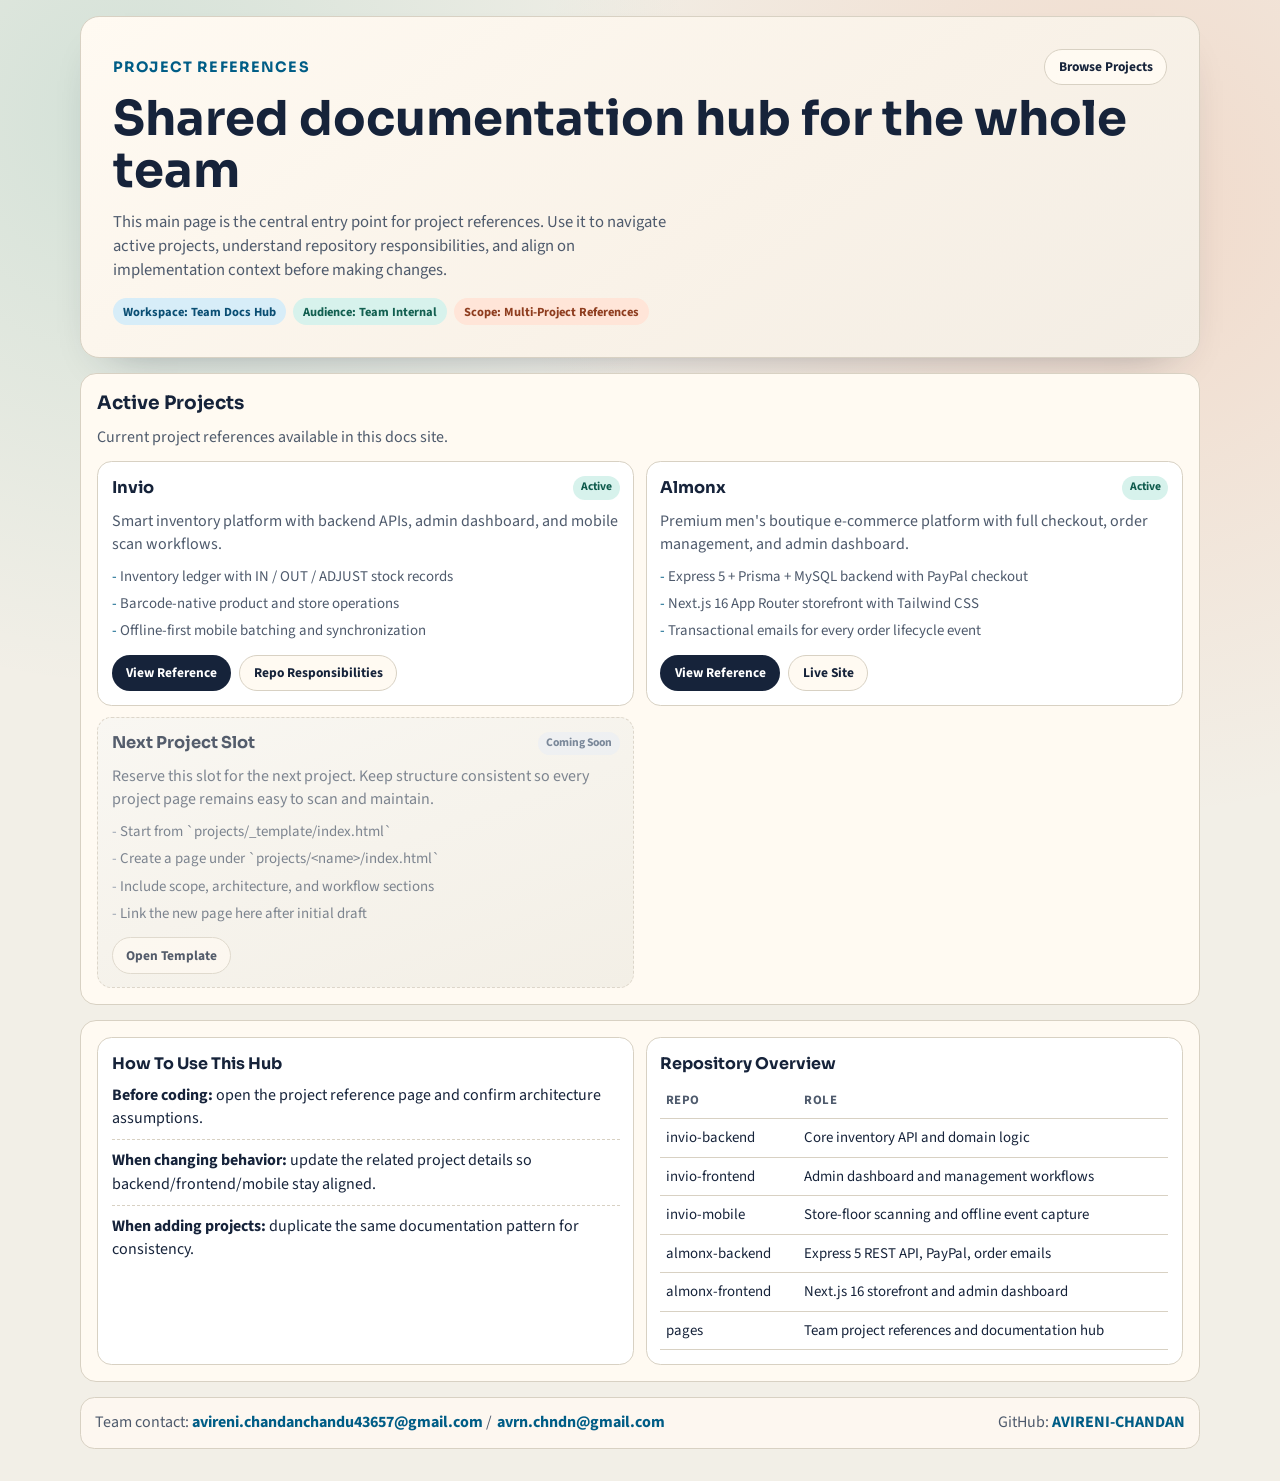
==== commit ea67373e: "Add live site link for Almonx (https://almonx.in/)" ====
--- a/index.html
+++ b/index.html
@@ -74,9 +74,7 @@
             </ul>
             <div class="actions">
               <a class="btn btn-main" href="/projects/almonx/index.html">View Reference</a>
-              <a class="btn btn-sub" href="/projects/almonx/index.html#repo-map">
-                Repo Responsibilities
-              </a>
+              <a class="btn btn-sub" href="https://almonx.in/" target="_blank" rel="noreferrer">Live Site</a>
             </div>
           </article>
 
